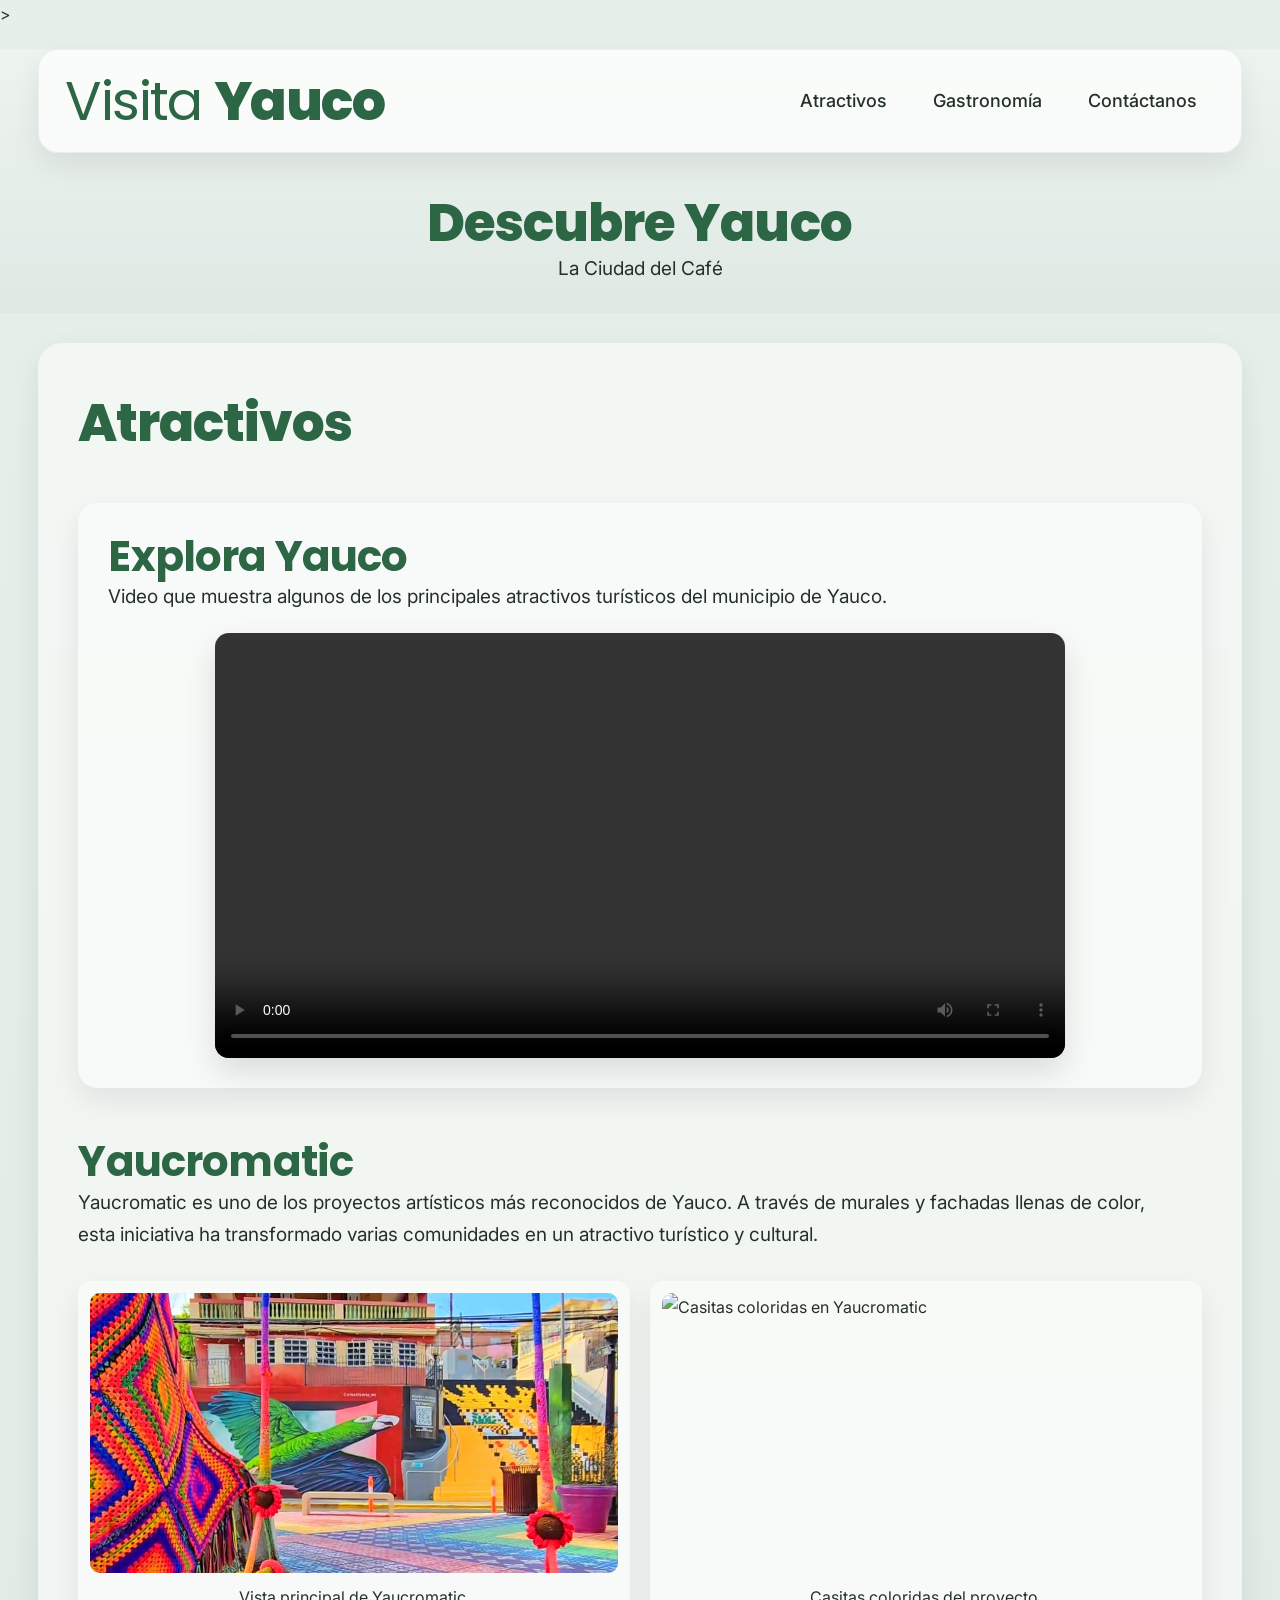
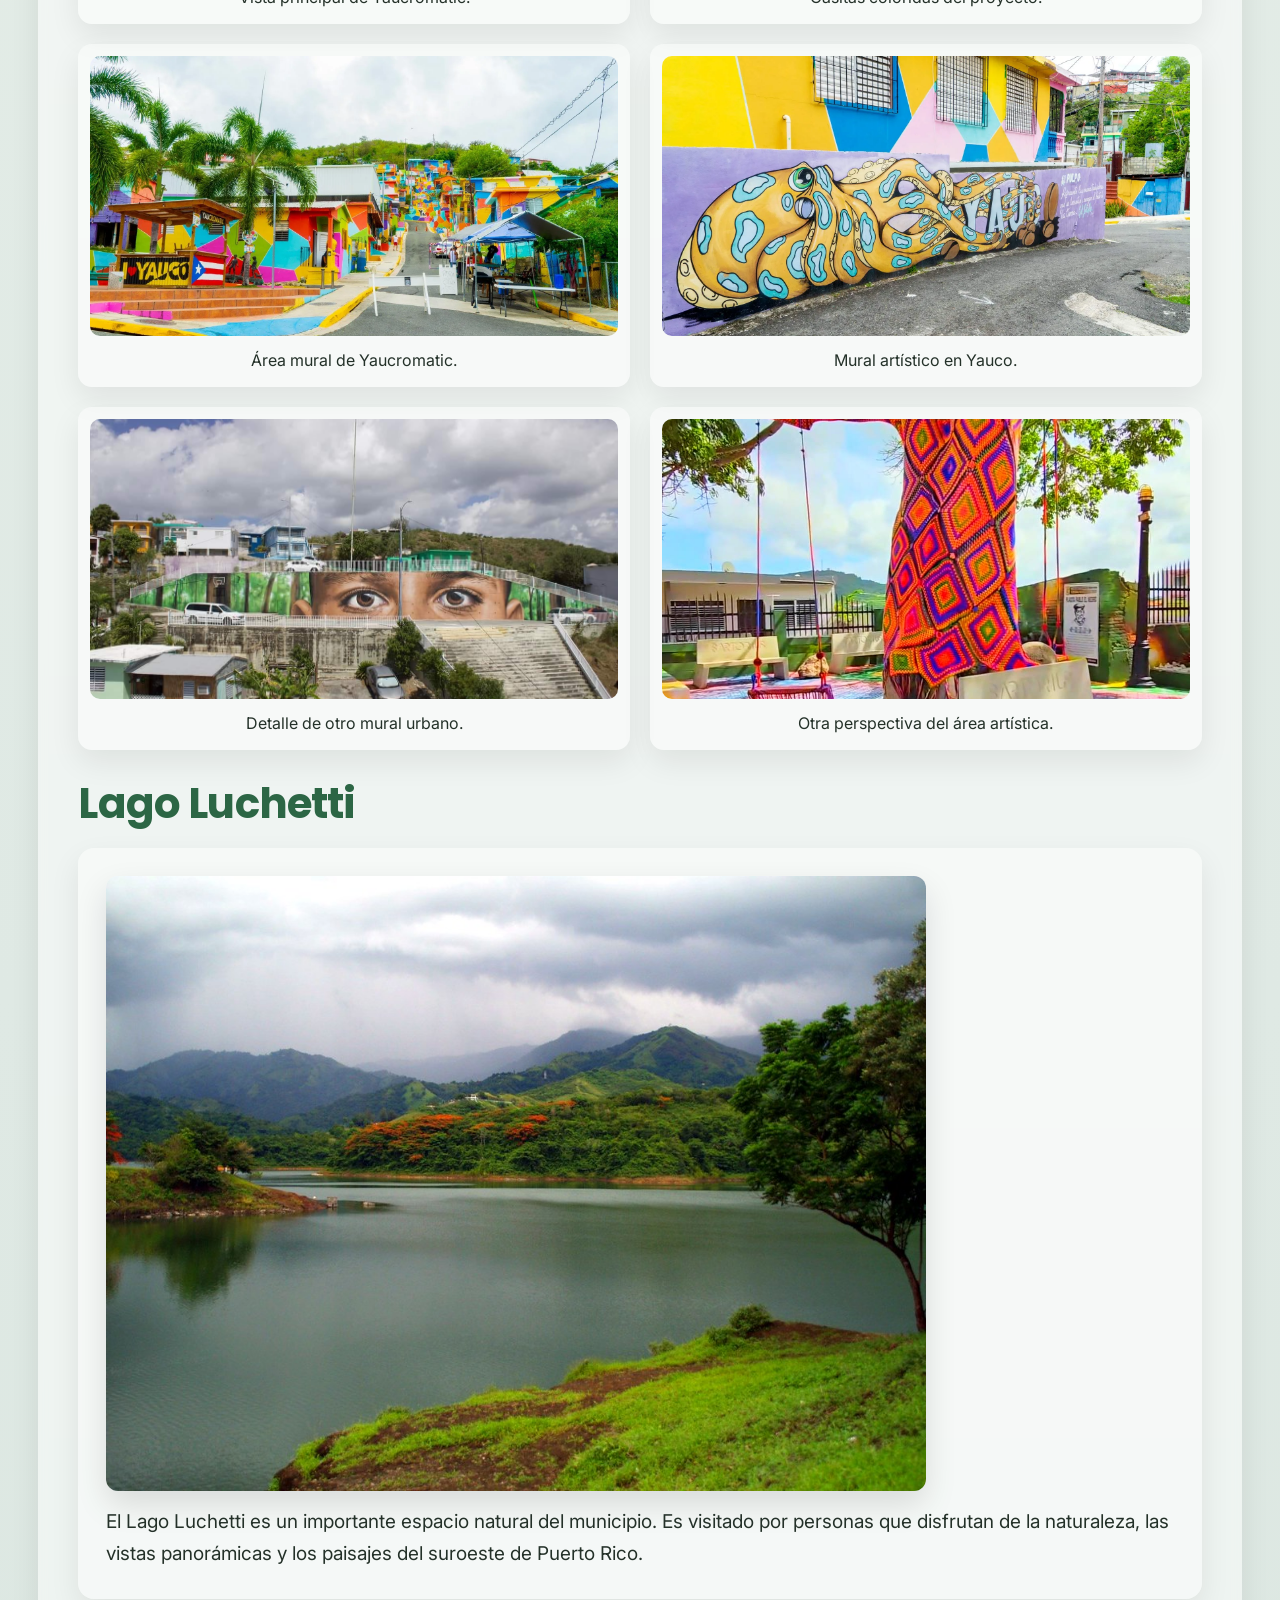
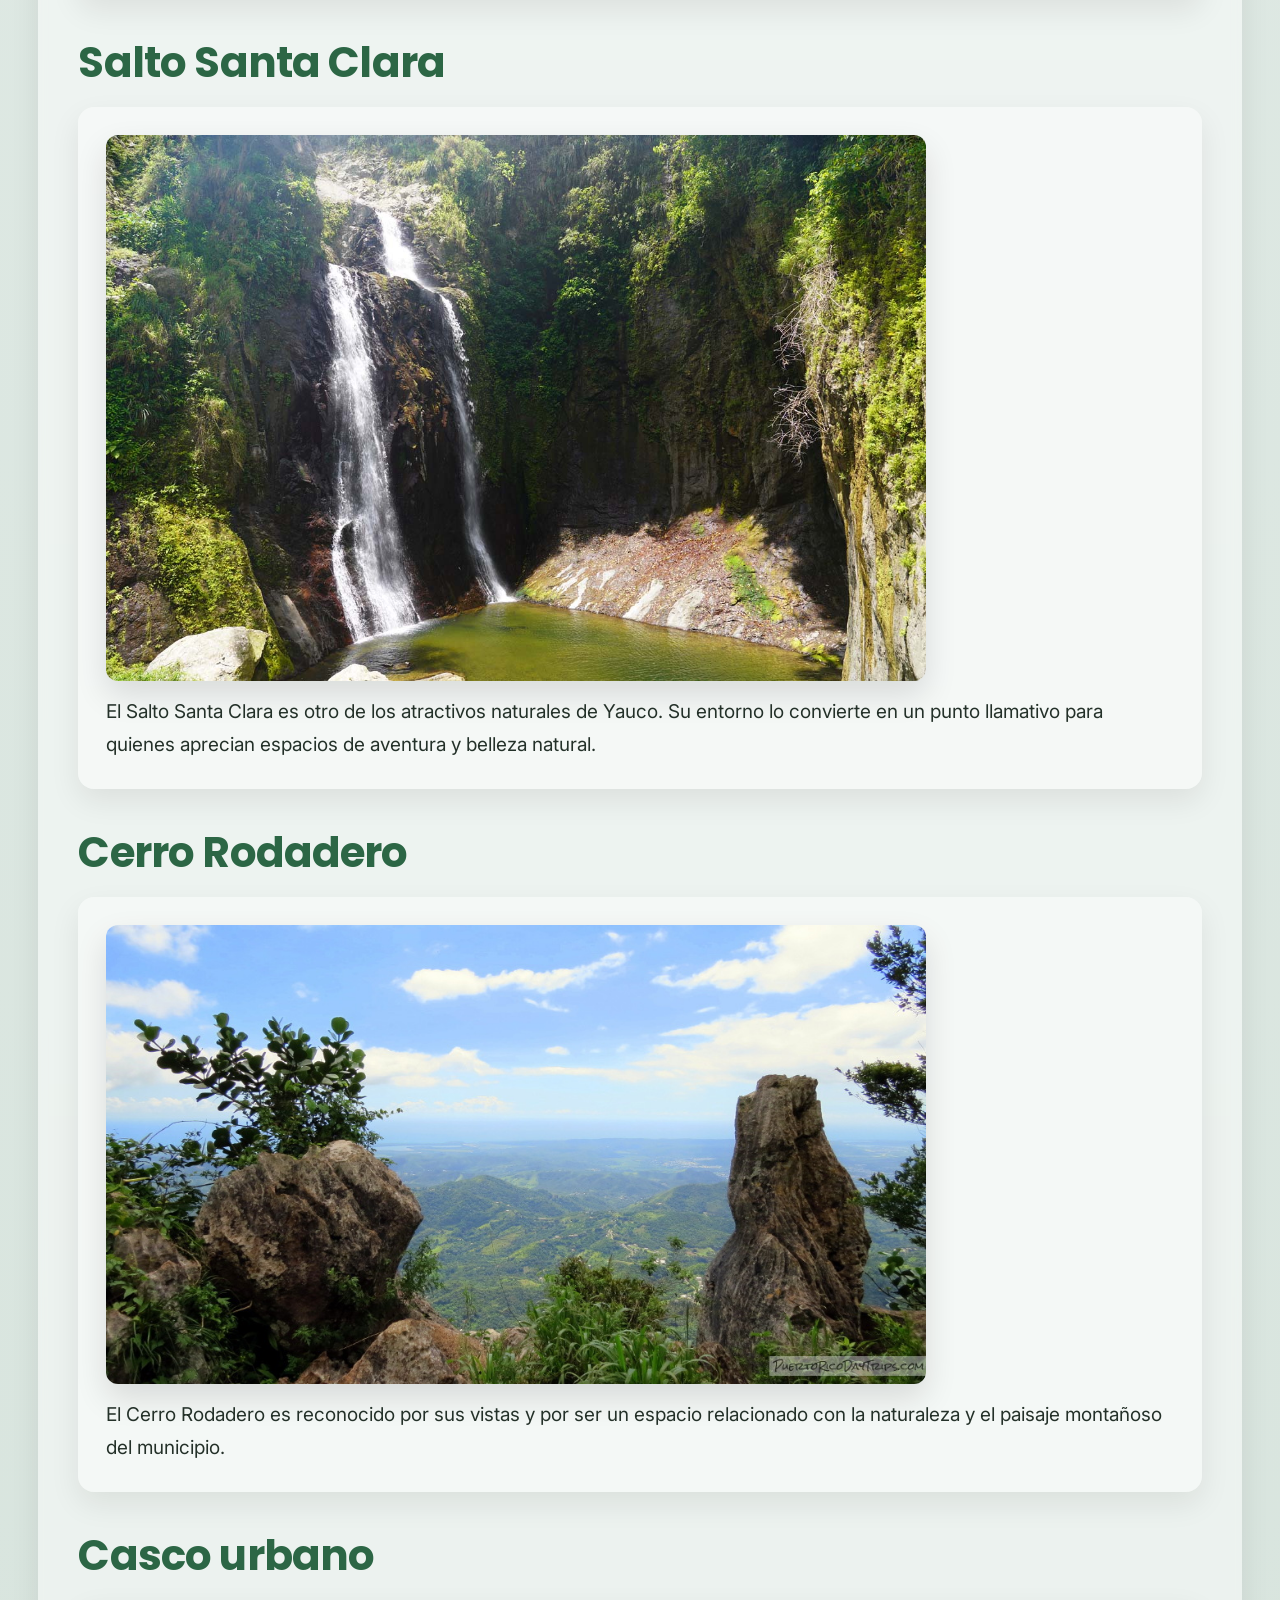
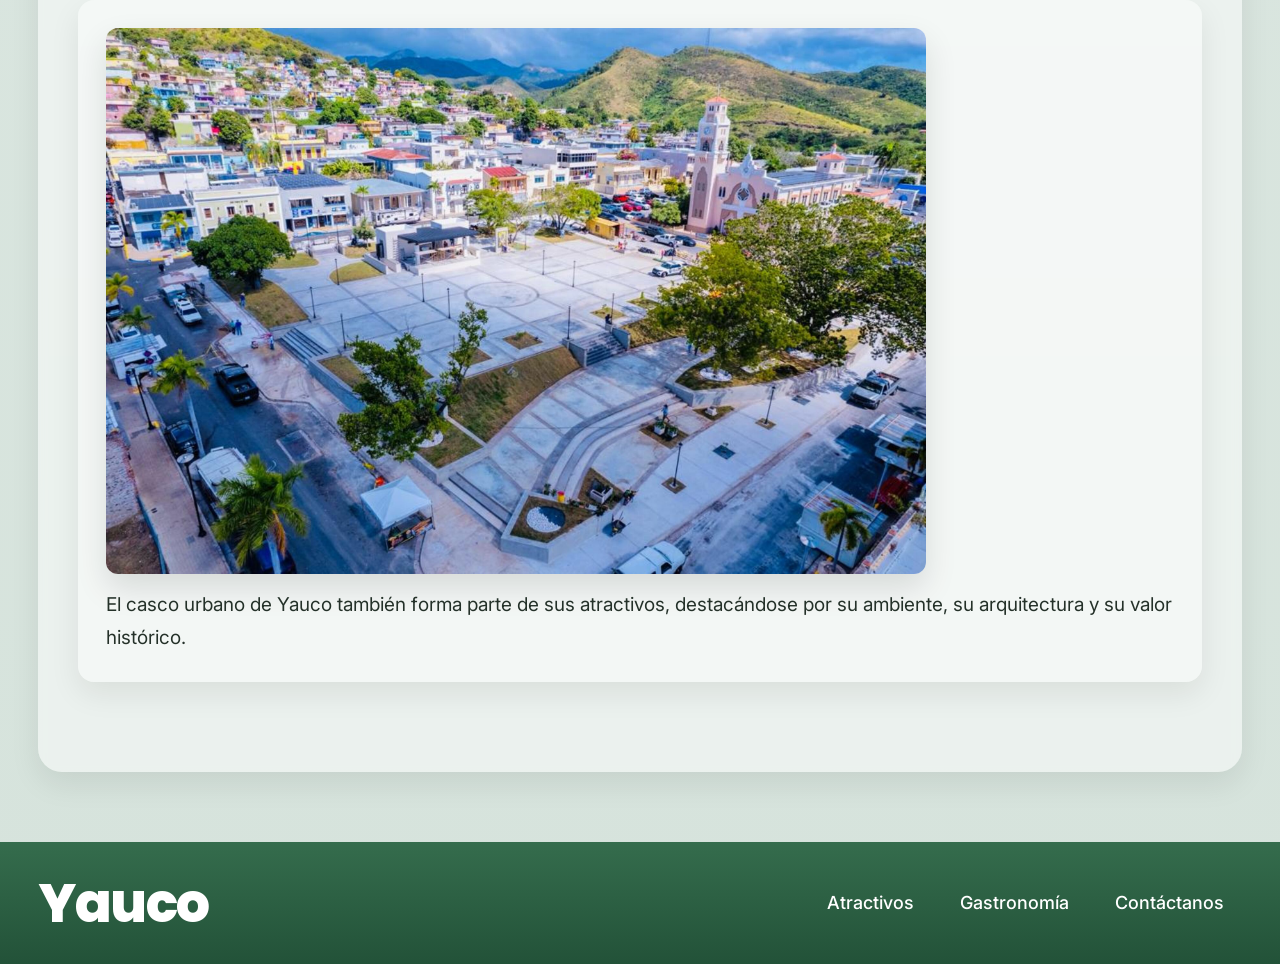
==== atractivos.html @ 5f3d5be1 "Proyecto Yauco final sin video pesado" ====
<!DOCTYPE html>
<html lang="es">
<head>
    <meta charset="UTF-8">
    <meta http-equiv="X-UA-Compatible" content="IE=edge">
    <meta name="viewport" content="width=device-width, initial-scale=1.0">

    <link rel="stylesheet" href="css/normalize.css">
    <link rel="preconnect" href="https://fonts.googleapis.com">
    <link rel="preconnect" href="https://fonts.gstatic.com" crossorigin>
    <link href="https://fonts.googleapis.com/css2?family=Poppins:wght@400;600;700;800&family=Inter:wght@400;500;600&display=swap" rel="stylesheet">>
    <link rel="stylesheet" href="css/yauco.css">

    <title>Atractivos de Yauco</title>
</head>
<body>

    <header class="header no-margin">
        <div class="contenedor">
            <div class="barra">
                <a class="logo" href="index.html">
                    <h1 class="logo__nombre no-margin centrar-text">
                        Visita <span class="logo__bold">Yauco</span>
                    </h1>
                </a>

                <nav class="navegacion">
                    <a href="atractivos.html" class="enlace_nav">Atractivos</a>
                    <a href="gastronomia.html" class="enlace_nav">Gastronomía</a>
                    <a href="contacto.html" class="enlace_nav">Contáctanos</a>
                </nav>
            </div>
        </div>

        <div class="header__text">
    <h2 class="no-margin">Descubre <span class="yauco">Yauco</span></h2>
    <p class="subtitulo">La Ciudad del Café</p>
</div>
    </header>

    <div class="contenedor main__text">
        <main>
            <h2 class="no-margin">Atractivos</h2>

            <section class="multimedia">
    <h3 class="no-margin">Explora Yauco</h3>

    <p>
        Video que muestra algunos de los principales atractivos turísticos
        del municipio de Yauco.
    </p>

    <video controls>
        <source src="multimedia/yauco_turismo.mp4" type="video/mp4">
        Tu navegador no soporta el elemento de video.

    </video>
</section>

            <h3 id="yaucromatic" class="no-margin">Yaucromatic</h3>
            <p class="no-margin">
                Yaucromatic es uno de los proyectos artísticos más reconocidos de Yauco.
                A través de murales y fachadas llenas de color, esta iniciativa ha transformado
                varias comunidades en un atractivo turístico y cultural.
            </p>

            <div class="galeria">
                <figure>
                    <img src="imagenes/yaucromatic.jpg" alt="Vista principal de Yaucromatic">
                    <figcaption>Vista principal de Yaucromatic.</figcaption>
                </figure>

                <figure>
                    <img src="imagenes/yaucromatic2.jpg" alt="Casitas coloridas en Yaucromatic">
                    <figcaption>Casitas coloridas del proyecto.</figcaption>
                </figure>

                <figure>
                    <img src="imagenes/yaucromatic3.jpg" alt="Área mural de Yaucromatic">
                    <figcaption>Área mural de Yaucromatic.</figcaption>
                </figure>

                <figure>
                    <img src="imagenes/yauco_mural.jpg" alt="Mural artístico en Yauco">
                    <figcaption>Mural artístico en Yauco.</figcaption>
                </figure>

                <figure>
                    <img src="imagenes/yauco_mural2.jpg" alt="Segundo mural en Yauco">
                    <figcaption>Detalle de otro mural urbano.</figcaption>
                </figure>

                <figure>
                    <img src="imagenes/yaucromatic_tree.jpg" alt="Área de Yaucromatic con vegetación">
                    <figcaption>Otra perspectiva del área artística.</figcaption>
                </figure>
            </div>

            <h3 id="lago-luchetti" class="no-margin">Lago Luchetti</h3>
            <div class="atractivo_individual">
                <img src="imagenes/lago.jpg" alt="Lago Luchetti en Yauco">
                <p class="no-margin">
                    El Lago Luchetti es un importante espacio natural del municipio.
                    Es visitado por personas que disfrutan de la naturaleza, las vistas
                    panorámicas y los paisajes del suroeste de Puerto Rico.
                </p>
            </div>

            <h3 id="salto-santa-clara" class="no-margin">Salto Santa Clara</h3>
            <div class="atractivo_individual">
                <img src="imagenes/salto.jpg" alt="Salto Santa Clara en Yauco">
                <p class="no-margin">
                    El Salto Santa Clara es otro de los atractivos naturales de Yauco.
                    Su entorno lo convierte en un punto llamativo para quienes aprecian
                    espacios de aventura y belleza natural.
                </p>
            </div>

            <h3 id="cerro-rodadero" class="no-margin">Cerro Rodadero</h3>
            <div class="atractivo_individual">
                <img src="imagenes/cerro_rodadero.jpg" alt="Cerro Rodadero en Yauco">
                <p class="no-margin">
                    El Cerro Rodadero es reconocido por sus vistas y por ser un espacio
                    relacionado con la naturaleza y el paisaje montañoso del municipio.
                </p>
            </div>

            <h3 id="casco-urbano" class="no-margin">Casco urbano</h3>
            <div class="atractivo_individual">
                <img src="imagenes/yaucoplaza.jpg" alt="Casco urbano de Yauco">
                <p class="no-margin">
                    El casco urbano de Yauco también forma parte de sus atractivos,
                    destacándose por su ambiente, su arquitectura y su valor histórico.
                </p>
            </div>
        </main>
    </div>

    <footer class="footer">
        <div class="contenedor no-padding">
            <div class="no-padding barra">
                <a class="logo" href="index.html">
                    <h1 class="logo__nombre no-margin centrar-text">
                        <span class="logo__bold">Yauco</span>
                    </h1>
                </a>

                <nav class="navegacion">
                    <a href="atractivos.html" class="enlace_nav">Atractivos</a>
                    <a href="gastronomia.html" class="enlace_nav">Gastronomía</a>
                    <a href="contacto.html" class="enlace_nav">Contáctanos</a>
                </nav>
            </div>
        </div>
    </footer>

</body>
</html>
---- css/yauco.css ----
:root {
    --fuenteHeading: 'Poppins', sans-serif;
    --fuenteParrafo: 'Inter', sans-serif;

    --verdePrincipal: #2c6645;
    --verdeOscuro: #1f4f35;
    --verdeSuave: #dfe9e4;
    --verdeClaro: #edf3ee;
    --dorado: #c49b3c;
    --doradoOscuro: #8d6a17;
    --textoOscuro: #243129;
    --blanco: #ffffff;
    --grisClaro: #e5e7eb;

    --sombraSuave: 0 12px 30px rgba(0, 0, 0, 0.08);
    --sombraMedia: 0 14px 32px rgba(0, 0, 0, 0.12);
    --radioGrande: 2.4rem;
    --radioMedio: 1.6rem;
}

/* Globales */
html {
    box-sizing: border-box;
    font-size: 62.5%;
    scroll-behavior: smooth;
}

*,
*:before,
*:after {
    box-sizing: inherit;
}

body {
    margin: 0;
    background: linear-gradient(180deg, #e7efe9 0%, #dfe9e4 45%, #d6e3dc 100%);
    color: var(--textoOscuro);
    font-family: var(--fuenteParrafo);
    font-size: 1.6rem;
    line-height: 1.8;
}

a {
    text-decoration: none;
}

img {
    max-width: 100%;
    display: block;
}

p {
    margin: 0 0 1.8rem 0;
    font-size: 1.9rem;
    line-height: 1.7;
    color: var(--textoOscuro);
}

ul {
    margin: 0;
    padding-left: 2.2rem;
}

li {
    margin-bottom: 1rem;
    font-size: 1.8rem;
}

h1,
h2,
h3,
h4 {
    font-family: var(--fuenteHeading);
    line-height: 1.15;
    margin: 0;
    letter-spacing: -0.02em;
    color: var(--verdePrincipal);
}

h1 {
    font-size: 5.4rem;
    font-weight: 700;
}

h2 {
    font-size: 5.2rem;
    font-weight: 800;
}

h3 {
    font-size: 4.2rem;
    font-weight: 700;
}

h4 {
    font-size: 2.4rem;
    font-weight: 700;
}

.contenedor {
    width: min(94%, 138rem);
    margin: 0 auto;
}

.no-margin {
    margin: 0;
}

.no-padding {
    padding: 0;
}

.centrar-text {
    text-align: center;
}

/* Header */
.header {
    min-height: 20rem;
    background: linear-gradient(180deg, #eef4f0 0%, #dfe9e4 100%);
    position: relative;
    overflow: visible;
}

.header::before {
    content: "";
    position: absolute;
    inset: 0;
    background: transparent;
}

.header .contenedor,
.header__text {
    position: relative;
    z-index: 2;
}

.barra {
    position: sticky;
    top: 0;
    z-index: 1000;
    margin-top: 2rem;
    padding: 2rem 2.6rem;
    display: flex;
    justify-content: space-between;
    align-items: center;
    gap: 2rem;
    background: rgba(255, 255, 255, 0.72);
    backdrop-filter: blur(12px);
    border: 1px solid rgba(44, 102, 69, 0.08);
    border-radius: 2rem;
    box-shadow: var(--sombraSuave);
}

.logo {
    color: var(--verdePrincipal);
}

.logo__nombre {
    font-weight: 400;
    letter-spacing: -0.03em;
}

.logo__bold {
    font-weight: 800;
    color: var(--verdePrincipal);
}

.navegacion {
    display: flex;
    align-items: center;
    gap: 1rem;
}

.enlace_nav {
    display: inline-block;
    color: var(--textoOscuro);
    font-size: 1.8rem;
    font-weight: 500;
    padding: 1.2rem 1.8rem;
    border-radius: 1.2rem;
    transition: background 0.25s ease, color 0.25s ease, transform 0.2s ease;
}

.enlace_nav:hover {
    background: rgba(44, 102, 69, 0.10);
    color: var(--verdePrincipal);
    transform: translateY(-1px);
}

.header__text {
    text-align: center;
    padding: 4rem 0 1rem 0;
}

.header__text h2 {
    color: var(--verdePrincipal);
    font-size: 5.2rem;
}

/* Main */
.main__text {
    padding: 3rem 0 2rem 0;
}

.main__text main {
    background: rgba(255, 255, 255, 0.50);
    backdrop-filter: blur(4px);
    border-radius: var(--radioGrande);
    padding: 5rem 4rem;
    box-shadow: var(--sombraSuave);
}

.main__text h2 {
    margin-bottom: 2rem;
}

.main__text p {
    max-width: 110rem;
}

.yauco {
    font-weight: 800;
    color: var(--verdePrincipal);
    letter-spacing: -0.01em;
}

/* Bloques principales */
.simbolo_bloque,
#map,
.lista_destacados,
.atractivo_individual {
    animation: fadeInUp 0.8s ease both;
}

.simbolo_bloque {
    margin: 6rem 0;
    padding: 4rem;
    border-radius: var(--radioGrande);
    box-shadow: var(--sombraSuave);
}

.simbolo_bloque--bandera {
    background: linear-gradient(135deg, #f3f6d8 0%, #f5e182 100%);
}

.simbolo_bloque--escudo {
    background: linear-gradient(135deg, #edf3ee 0%, #dce9df 100%);
}

.simbolo_contenido {
    display: grid;
    gap: 4rem;
    align-items: center;
    margin-top: 1rem;
    grid-template-columns: 1.2fr 1fr;
}

.simbolo_imagen {
    display: flex;
    justify-content: center;
    align-items: center;
}

.simbolo_imagen img {
    width: 100%;
    max-width: 65rem;
    border-radius: 1.6rem;
    background-color: rgba(255, 255, 255, 0.50);
    padding: 1.2rem;
    box-shadow: var(--sombraMedia);
}

.simbolo_imagen--escudo img,
.escudo_img img {
    max-width: 36rem;
    margin: 0 auto;
}

.simbolo_texto {
    font-size: 1.95rem;
}

.simbolo_texto h3 {
    margin-bottom: 2rem;
}

.simbolo_texto p {
    max-width: 58rem;
}

/* Mapa */
#map {
    text-align: center;
    margin: 6rem 0;
    padding: 4rem;
    background: linear-gradient(135deg, #d9ebe4 0%, #eef6f1 100%);
    border-radius: var(--radioGrande);
    box-shadow: var(--sombraSuave);
}

#map h3 {
    margin-bottom: 2rem;
}

#map img {
    width: 100%;
    max-width: 52rem;
    margin: 0 auto;
    border-radius: 1.6rem;
    box-shadow: var(--sombraMedia);
}

/* Lista destacada */
.lista_destacados {
    margin-top: 4rem;
    padding: 4rem;
    background: linear-gradient(135deg, #d8e7df 0%, #e8f2ec 100%);
    border-radius: var(--radioGrande);
    box-shadow: var(--sombraSuave);
}

.lista_destacados h3 {
    margin-bottom: 1.5rem;
}

.lista_destacados ul {
    columns: 2;
    column-gap: 4rem;
}

.lista_links a {
    color: var(--verdePrincipal);
    text-decoration: none;
    font-weight: 700;
    transition: opacity 0.2s ease, color 0.2s ease;
}

.lista_links a:hover {
    color: var(--verdeOscuro);
    opacity: 0.9;
}

/* Galería */
.galeria {
    display: grid;
    grid-template-columns: repeat(2, 1fr);
    gap: 2rem;
    margin: 3rem 0;
}

.galeria figure {
    margin: 0;
    background-color: rgba(255, 255, 255, 0.45);
    padding: 1.2rem;
    border-radius: 1.4rem;
    box-shadow: var(--sombraSuave);
}

.galeria img {
    width: 100%;
    height: 28rem;
    object-fit: cover;
    border-radius: 1rem;
    transition: transform 0.3s ease, box-shadow 0.3s ease;
}

.galeria img:hover {
    transform: scale(1.03);
    box-shadow: 0 12px 25px rgba(0, 0, 0, 0.20);
}

.galeria figcaption {
    text-align: center;
    margin-top: 1rem;
    font-size: 1.6rem;
    color: var(--textoOscuro);
}

/* Atractivos */
.atractivo_individual {
    margin: 2rem 0 4rem 0;
    padding: 2.8rem;
    background: rgba(255, 255, 255, 0.42);
    border-radius: var(--radioMedio);
    box-shadow: var(--sombraSuave);
}

.atractivo_individual img {
    width: 100%;
    max-width: 82rem;
    border-radius: 1.2rem;
    margin-bottom: 1.5rem;
    box-shadow: var(--sombraMedia);
}

main h3 {
    margin-top: 4rem;
    margin-bottom: 1.5rem;
}

/* Gastronomía */
.gastronomia__imagen {
    text-align: center;
    margin-bottom: 2.5rem;
}

.gastronomia__imagen img {
    width: 90%;
    max-width: 85rem;
    margin: 0 auto;
    border-radius: 1.2rem;
    box-shadow: var(--sombraMedia);
}

.restaurante {
    padding: 3rem 0;
    border-bottom: 2px solid rgba(44, 102, 69, 0.12);
}

.restaurante:last-of-type {
    border: none;
}

.restaurante {
    display: grid;
    grid-template-columns: 1fr 1.4fr;
    column-gap: 2.5rem;
    align-items: center;
}

.restaurante__imagen img {
    width: 100%;
    height: 28rem;
    object-fit: cover;
    border-radius: 1.2rem;
    box-shadow: var(--sombraMedia);
}

.restaurante__informacion {
    font-weight: normal;
    font-size: 1.9rem;
}

.restaurante__informacion h4 {
    margin-bottom: 1rem;
}

/* Formulario */
.contacto-bg {
    background-image: url(../imagenes/yauco_letras.jpg);
    height: 32rem;
    background-size: cover;
    background-repeat: no-repeat;
    background-position: center center;
    border-radius: 1.6rem;
    box-shadow: var(--sombraMedia);
}

.formulario {
    background: rgba(44, 102, 69, 0.25); /* verde transparente */
    backdrop-filter: blur(10px);
    -webkit-backdrop-filter: blur(10px);

    color: var(--textoOscuro);

    margin: -6rem auto 0 auto;
    width: min(95%, 90rem);
    padding: 4rem;
    border-radius: 2rem;

    border: 1px solid rgba(255,255,255,0.25);
    box-shadow: 0 20px 40px rgba(0,0,0,0.15);
}

.campo {
    display: flex;
    margin-bottom: 2rem;
}

.campo__field {
    flex: 1;
    border: 1px solid rgba(255,255,255,0.4);
    padding: 1.5rem;
    font-size: 1.6rem;
    border-radius: .8rem;
    font-family: var(--fuenteParrafo);

    background: rgba(255,255,255,0.15);
    color: #fff;
}

.campo__field::placeholder {
    color: rgba(255,255,255,0.7);
}

.campo__field--textarea {
    height: 20rem;
    resize: vertical;
}

/* Botones */
.boton {
    display: inline-block;
    font-family: var(--fuenteHeading);
    color: var(--blanco);
    text-align: center;
    padding: 1rem 3rem;
    font-size: 1.8rem;
    font-weight: 700;
    border: none;
    cursor: pointer;
    border-radius: 1rem;
    transition: background 0.25s ease, transform 0.2s ease;
}

.boton--primario {
    background-color: #2c6645;
}

.boton--primario:hover {
    background-color: #1f4f35;
    transform: translateY(-2px);
}

/* Multimedia */

.multimedia {
    margin: 5rem 0;
    padding: 3rem;
    background: rgba(255, 255, 255, 0.42);
    border-radius: 2rem;
    box-shadow: var(--sombraSuave);
}

.multimedia video {
    width: 100%;
    max-width: 85rem;
    height: auto;
    display: block;
    margin: 2rem auto 0 auto;
    border-radius: 1.4rem;
    box-shadow: var(--sombraMedia);
}

.multimedia audio {
    width: 100%;
    max-width: 60rem;
    display: block;
    margin-top: 2rem;
}

/* Footer */
.footer {
    background: linear-gradient(180deg, rgba(44, 102, 69, 0.95) 0%, rgba(31, 79, 53, 0.98) 100%);
    padding: 2rem 0 3rem 0;
    margin-top: 5rem;
}

.footer .barra {
    position: static;
    margin-top: 0;
    padding: 1rem 0 0 0;
    background: transparent;
    backdrop-filter: none;
    border: none;
    border-radius: 0;
    box-shadow: none;
}

.footer .logo,
.footer .logo__bold,
.footer .enlace_nav {
    color: var(--blanco);
}

.footer .enlace_nav:hover {
    background: rgba(255, 255, 255, 0.10);
    color: var(--blanco);
}

/* Anchors */
#yaucromatic,
#lago-luchetti,
#salto-santa-clara,
#cerro-rodadero,
#casco-urbano {
    scroll-margin-top: 16rem;
}

/* Animaciones */
@keyframes fadeInUp {
    from {
        opacity: 0;
        transform: translateY(25px);
    }
    to {
        opacity: 1;
        transform: translateY(0);
    }
}

/* Responsive */
@media (max-width: 900px) {
    .simbolo_contenido,
    .restaurante {
        grid-template-columns: 1fr;
    }

    .galeria {
        grid-template-columns: 1fr;
    }

    .lista_destacados ul {
        columns: 1;
    }
}

@media (max-width: 767px) {
    h1 {
        font-size: 4.4rem;
    }

    h2 {
        font-size: 3.8rem;
    }

    h3 {
        font-size: 3rem;
    }

    .barra {
        flex-direction: column;
        text-align: center;
        padding: 1.6rem;
    }

    .navegacion {
        flex-direction: column;
        width: 100%;
    }

    .enlace_nav {
        width: 100%;
    }

    .main__text main,
    .simbolo_bloque,
    #map,
    .lista_destacados,
    .atractivo_individual {
        padding: 2.4rem;
    }

    .header {
        min-height: 18rem;
    }

    .header__text {
        padding-top: 1rem;
    }

    .header__text h2 {
        font-size: 3.2rem;
    }

    .simbolo_imagen img {
        max-width: 100%;
    }

    .escudo_img img {
        max-width: 26rem;
    }

    .subtitulo {
    font-size: 2rem;
    color: #5f6f66;
    margin-top: 0.5rem;
    font-weight: 500;
    letter-spacing: 0.05em;
}
}
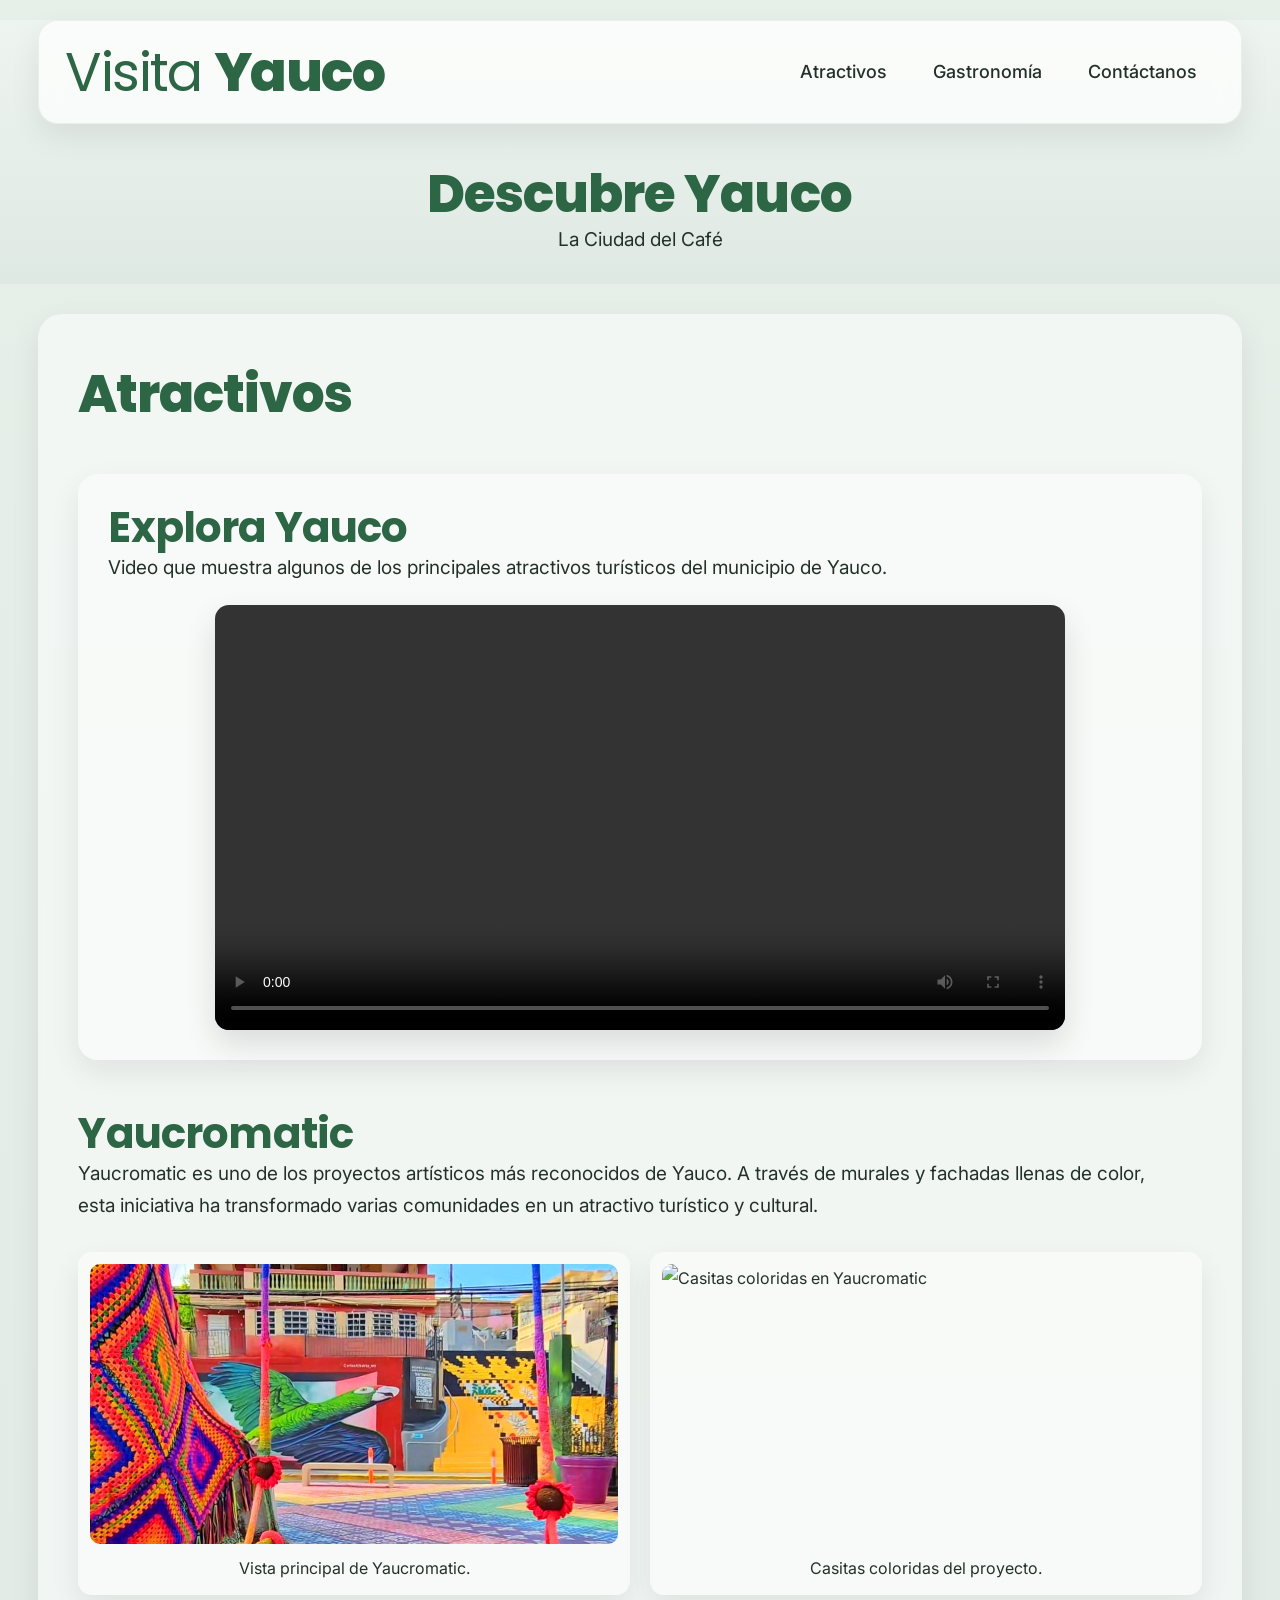
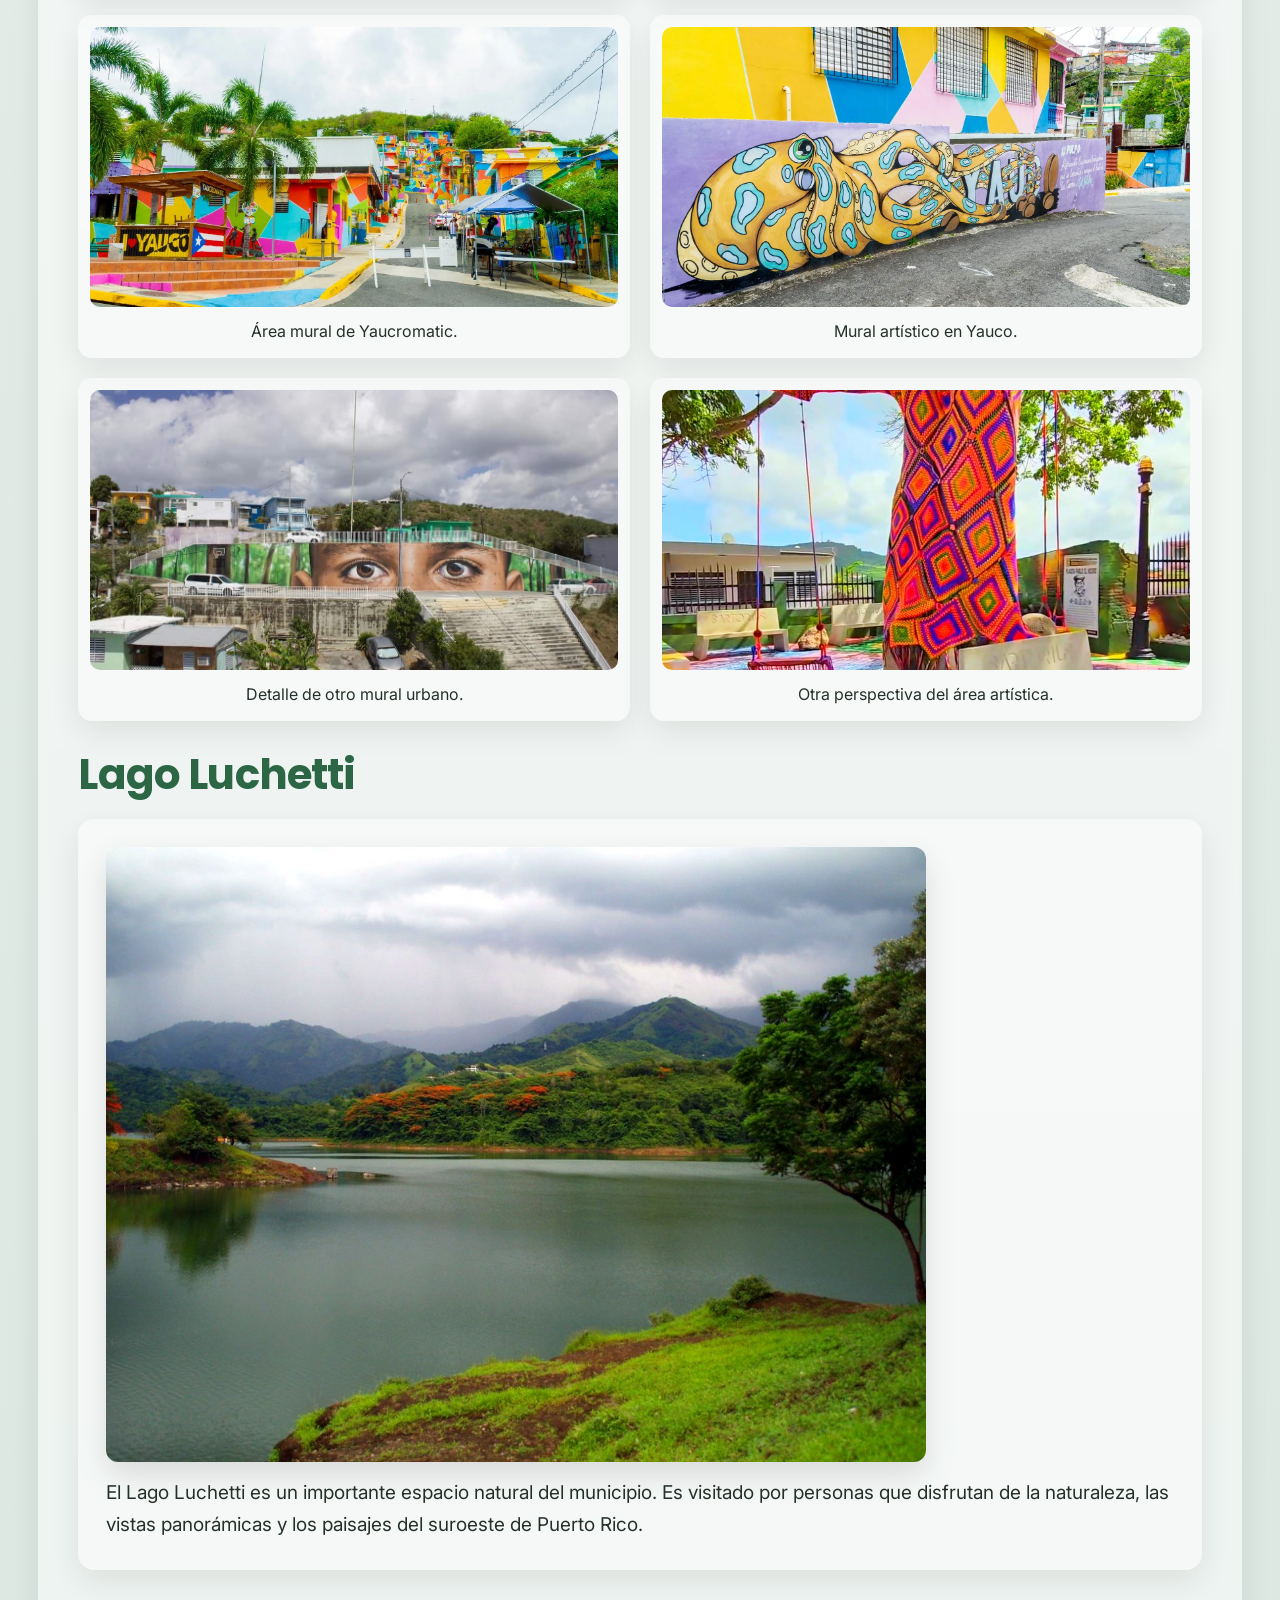
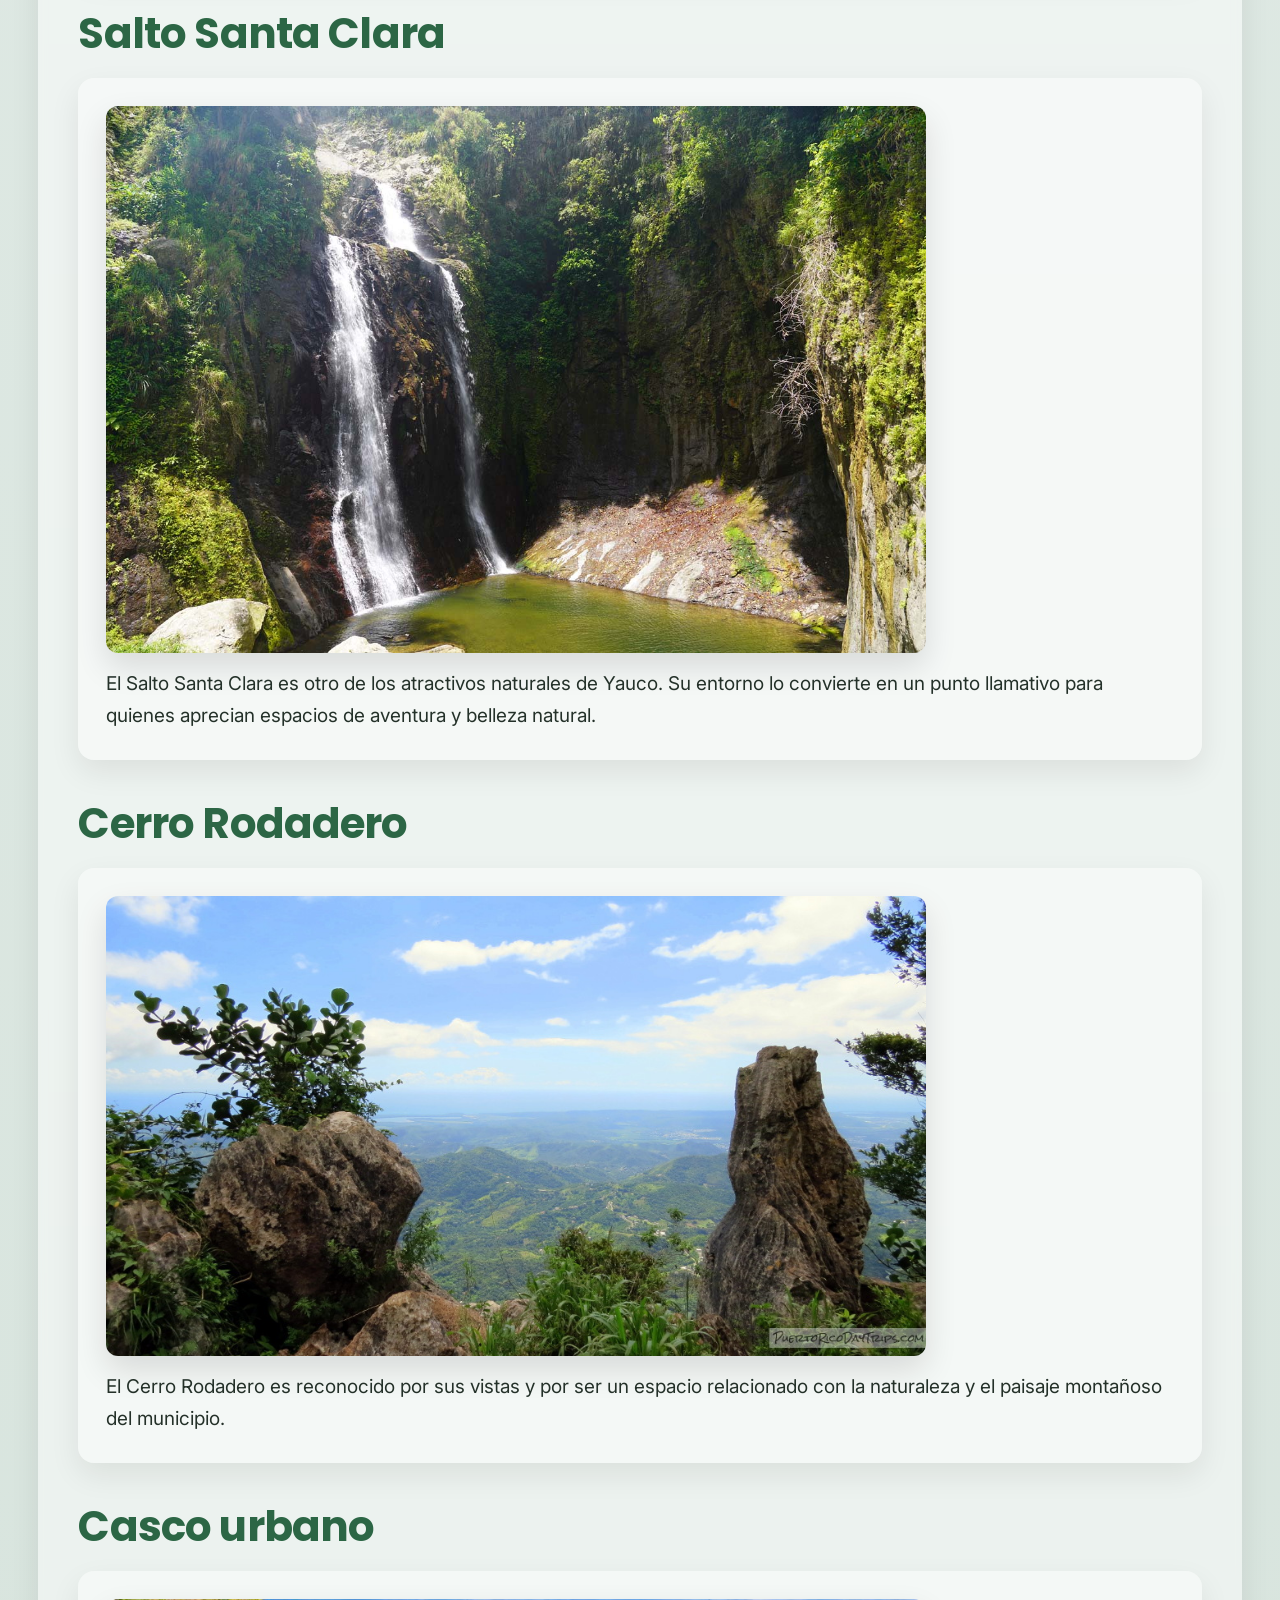
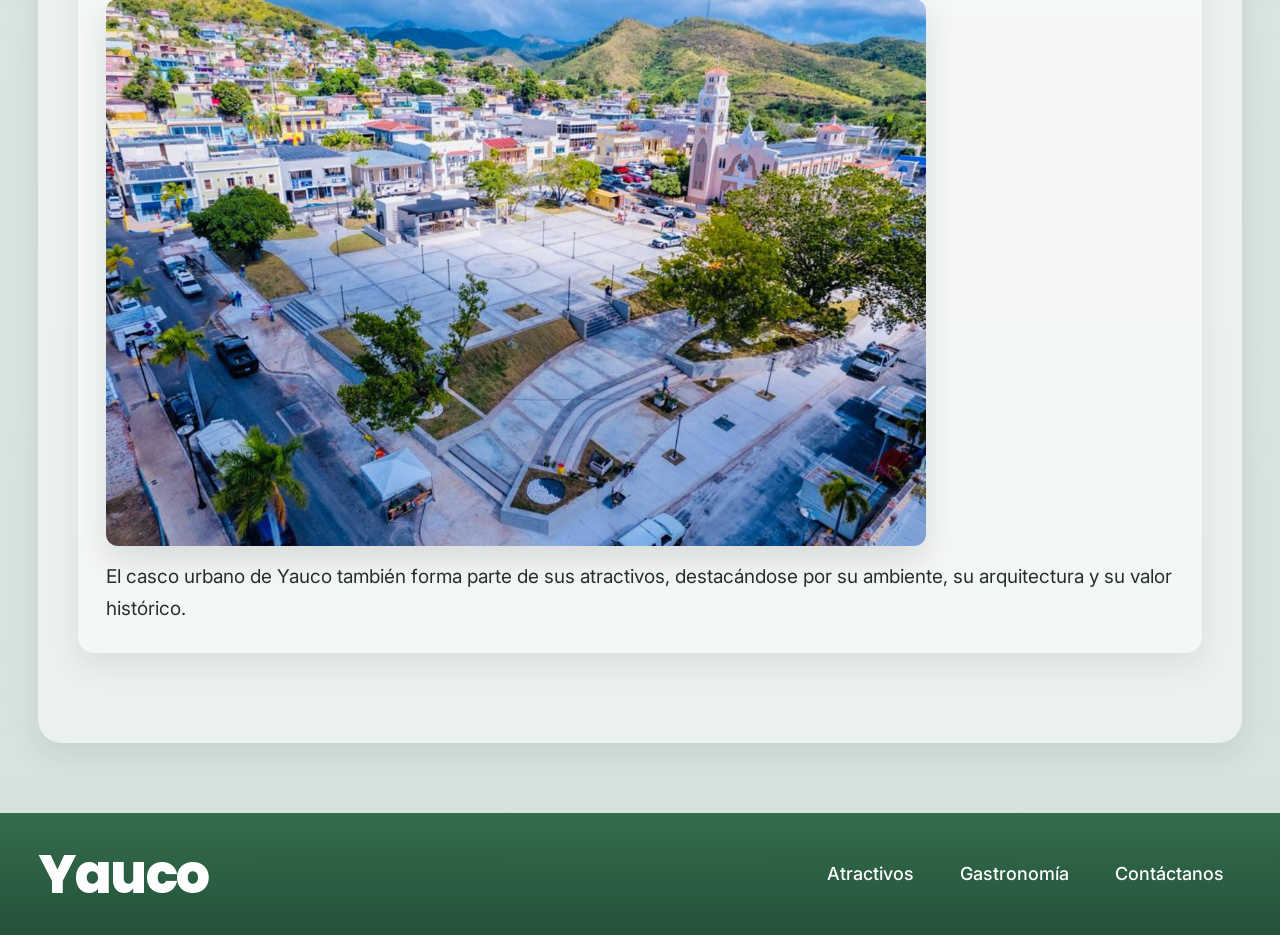
==== commit 71fe6ece: "Proyecto Yauco arreglos menores en el proyecto" ====
--- a/atractivos.html
+++ b/atractivos.html
@@ -8,7 +8,7 @@
     <link rel="stylesheet" href="css/normalize.css">
     <link rel="preconnect" href="https://fonts.googleapis.com">
     <link rel="preconnect" href="https://fonts.gstatic.com" crossorigin>
-    <link href="https://fonts.googleapis.com/css2?family=Poppins:wght@400;600;700;800&family=Inter:wght@400;500;600&display=swap" rel="stylesheet">>
+    <link href="https://fonts.googleapis.com/css2?family=Poppins:wght@400;600;700;800&family=Inter:wght@400;500;600&display=swap" rel="stylesheet">
     <link rel="stylesheet" href="css/yauco.css">
 
     <title>Atractivos de Yauco</title>
@@ -33,9 +33,9 @@
         </div>
 
         <div class="header__text">
-    <h2 class="no-margin">Descubre <span class="yauco">Yauco</span></h2>
-    <p class="subtitulo">La Ciudad del Café</p>
-</div>
+            <h2 class="no-margin">Descubre <span class="yauco">Yauco</span></h2>
+            <p class="subtitulo">La Ciudad del Café</p>
+        </div>
     </header>
 
     <div class="contenedor main__text">
@@ -43,19 +43,18 @@
             <h2 class="no-margin">Atractivos</h2>
 
             <section class="multimedia">
-    <h3 class="no-margin">Explora Yauco</h3>
+                <h3 class="no-margin">Explora Yauco</h3>
 
-    <p>
-        Video que muestra algunos de los principales atractivos turísticos
-        del municipio de Yauco.
-    </p>
+                <p>
+                    Video que muestra algunos de los principales atractivos turísticos
+                    del municipio de Yauco.
+                </p>
 
-    <video controls>
-        <source src="multimedia/yauco_turismo.mp4" type="video/mp4">
-        Tu navegador no soporta el elemento de video.
-
-    </video>
-</section>
+                <video controls>
+                    <source src="multimedia/yauco_turismo.mp4" type="video/mp4">
+                    Tu navegador no soporta el elemento de video.
+                </video>
+            </section>
 
             <h3 id="yaucromatic" class="no-margin">Yaucromatic</h3>
             <p class="no-margin">
--- a/css/yauco.css
+++ b/css/yauco.css
@@ -523,6 +523,24 @@
     transform: translateY(-2px);
 }
 
+img {
+    max-width: 100%;
+    height: auto;
+    display: block;
+}
+
+.contacto-bg {
+    width: 100%;
+    height: 30rem;
+    background-size: cover;
+    background-position: center;
+}
+
+.contacto-bg {
+    border-radius: 2rem;
+    overflow: hidden;
+}
+
 /* Multimedia */
 
 .multimedia {
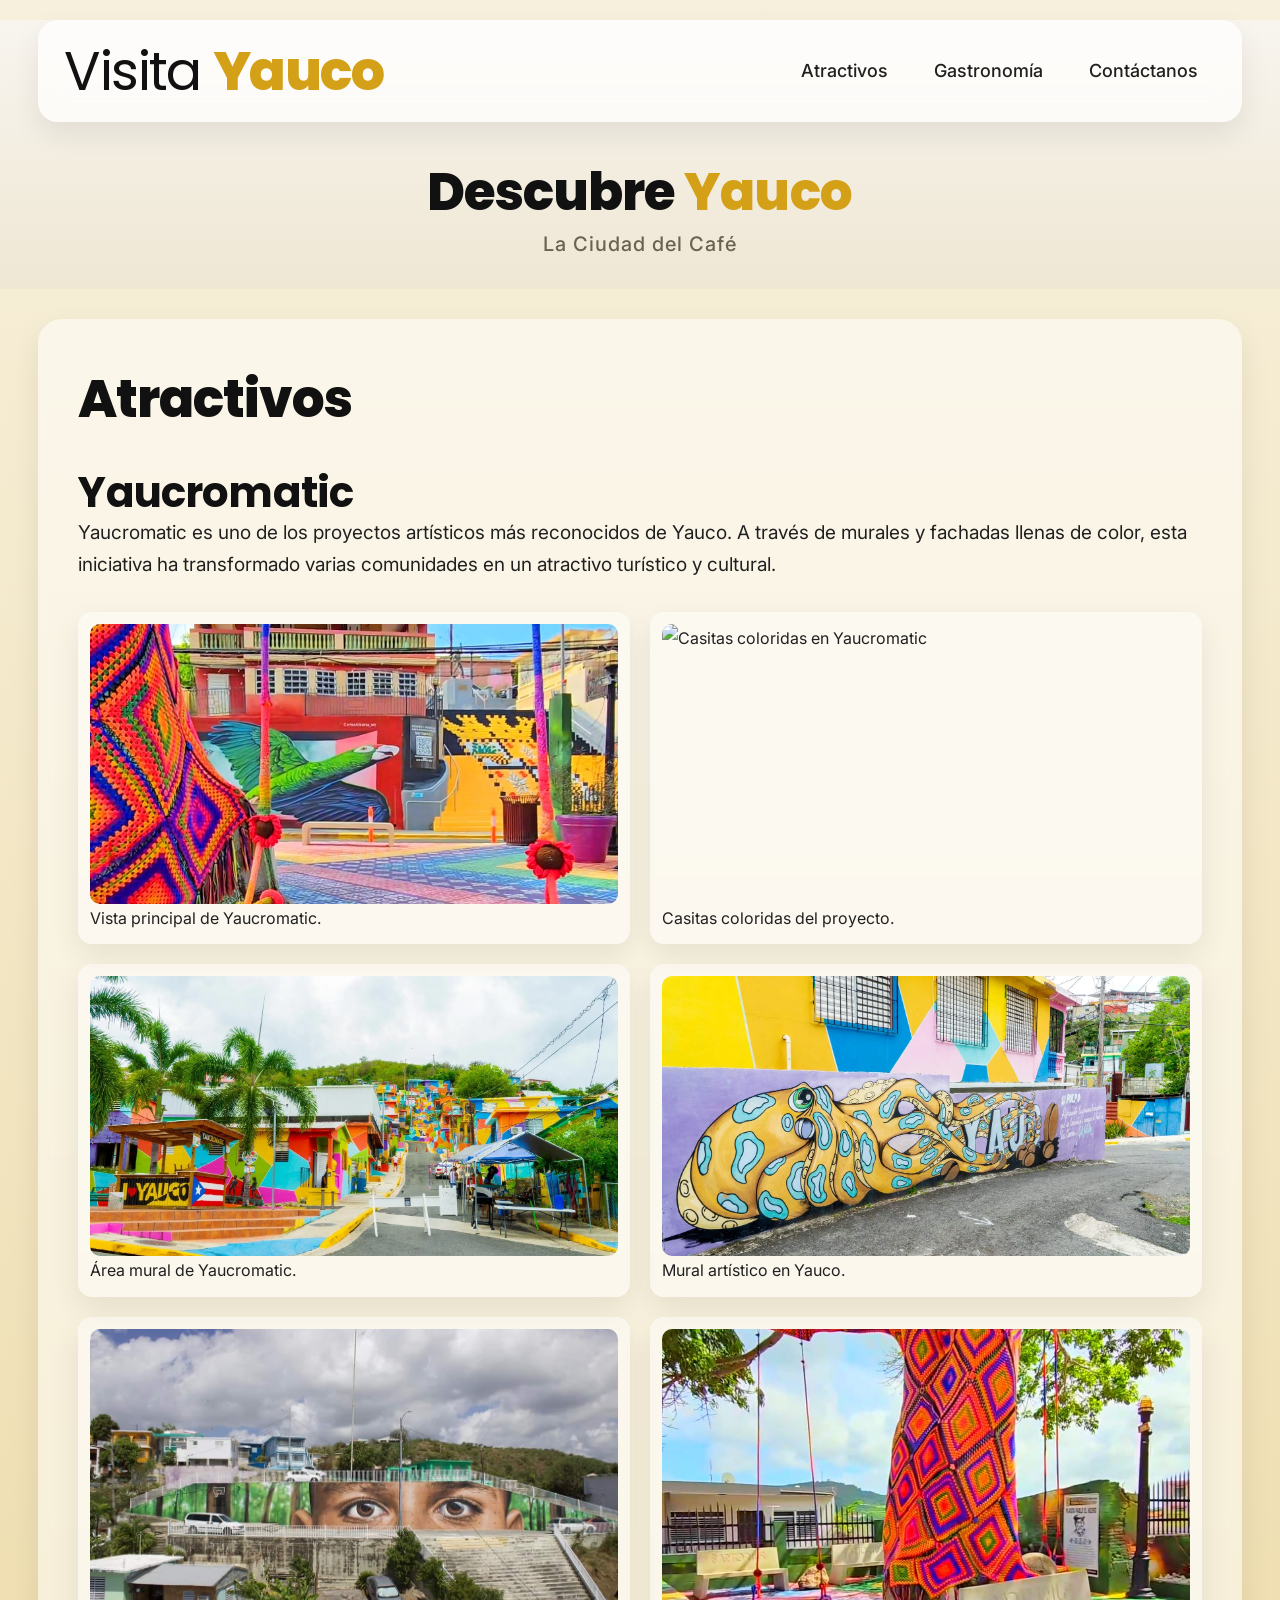
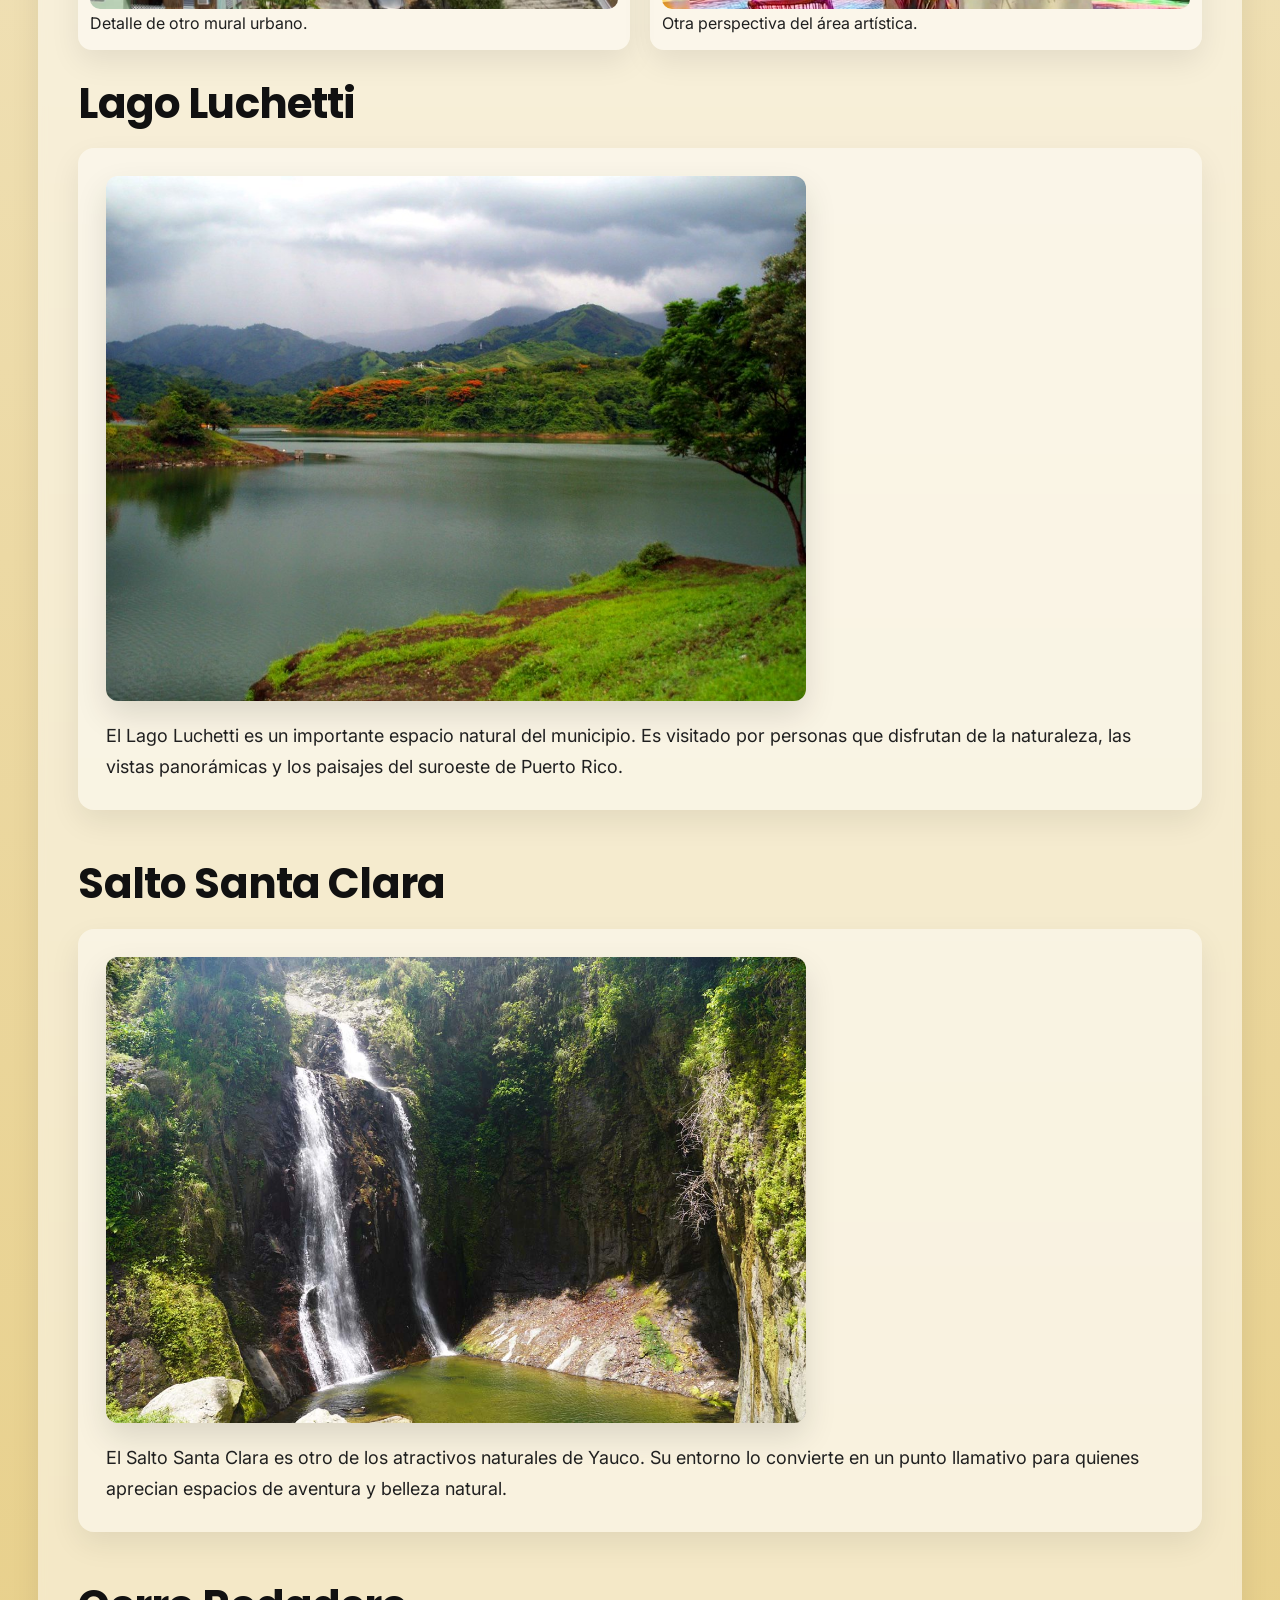
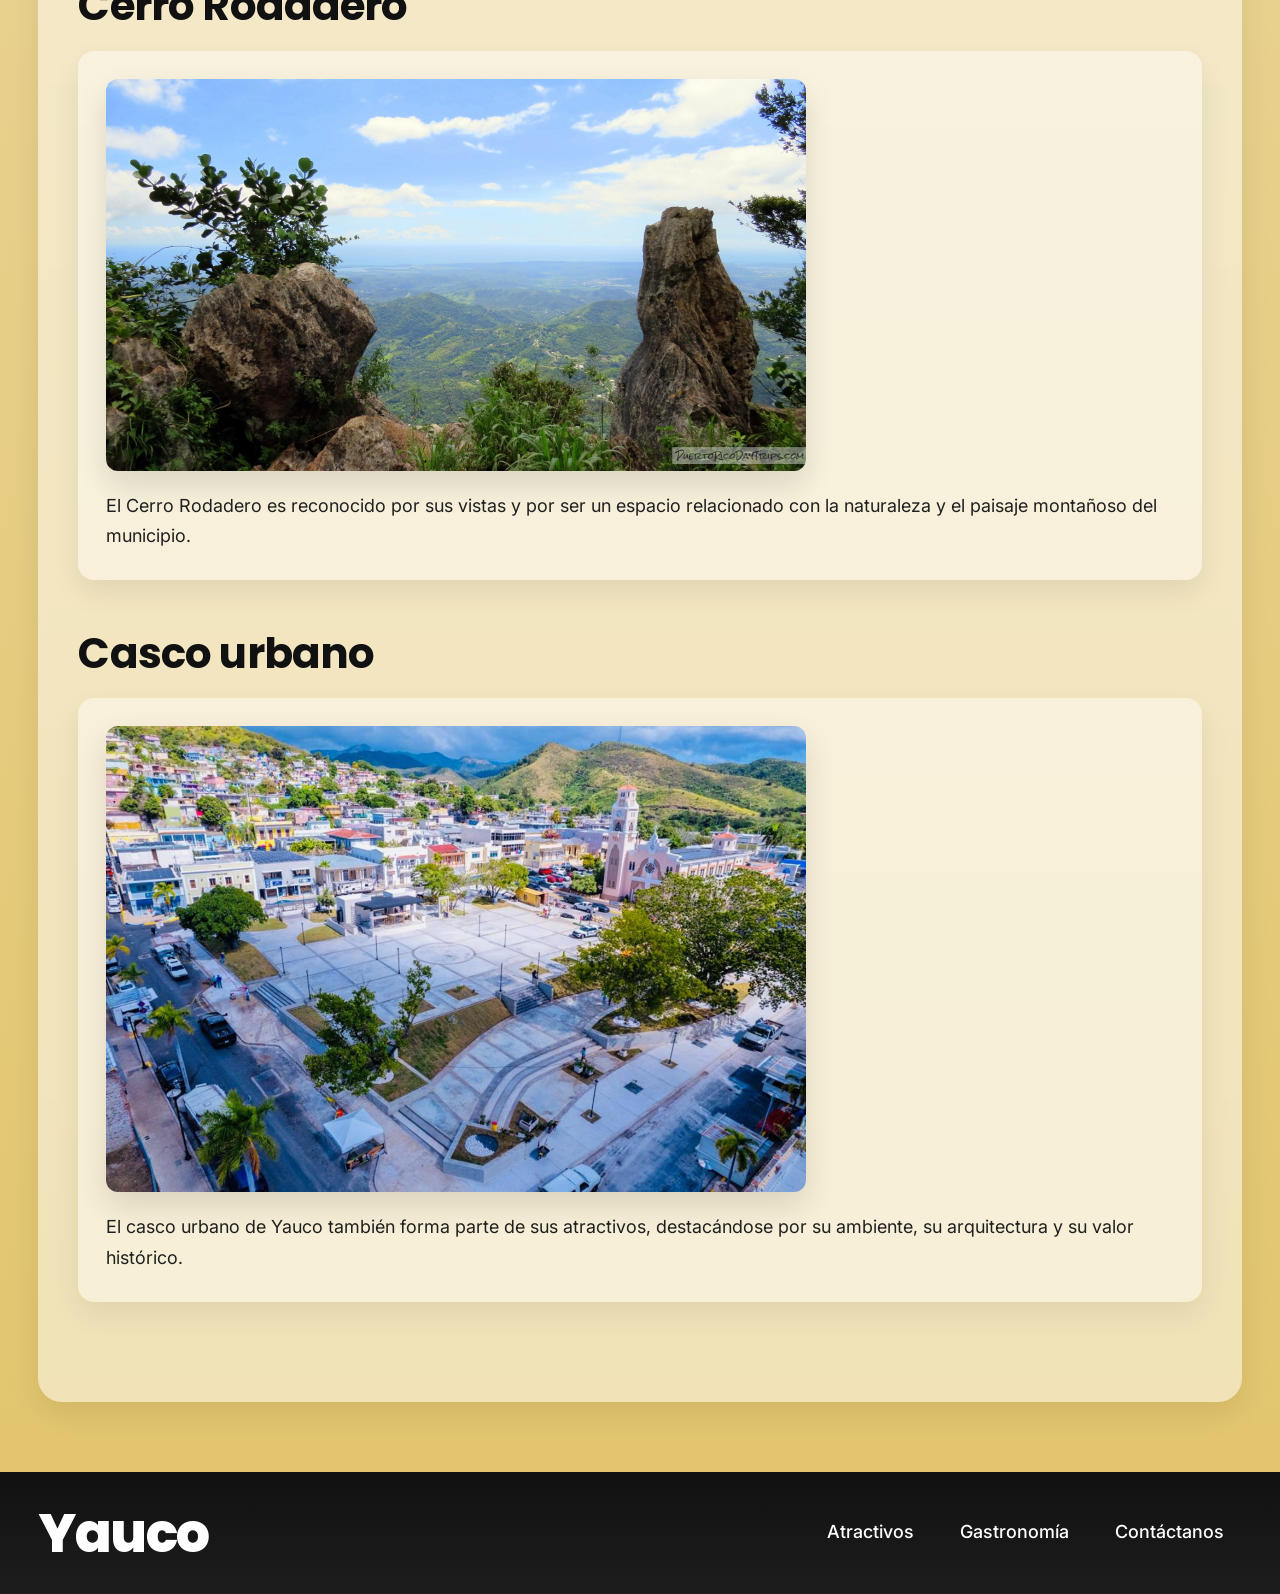
==== commit 885dc545: "Proyecto Yauco - eliminando mp4 pesado" ====
--- a/atractivos.html
+++ b/atractivos.html
@@ -42,19 +42,6 @@
         <main>
             <h2 class="no-margin">Atractivos</h2>
 
-            <section class="multimedia">
-                <h3 class="no-margin">Explora Yauco</h3>
-
-                <p>
-                    Video que muestra algunos de los principales atractivos turísticos
-                    del municipio de Yauco.
-                </p>
-
-                <video controls>
-                    <source src="multimedia/yauco_turismo.mp4" type="video/mp4">
-                    Tu navegador no soporta el elemento de video.
-                </video>
-            </section>
 
             <h3 id="yaucromatic" class="no-margin">Yaucromatic</h3>
             <p class="no-margin">
--- a/css/yauco.css
+++ b/css/yauco.css
@@ -2,23 +2,30 @@
     --fuenteHeading: 'Poppins', sans-serif;
     --fuenteParrafo: 'Inter', sans-serif;
 
-    --verdePrincipal: #2c6645;
-    --verdeOscuro: #1f4f35;
-    --verdeSuave: #dfe9e4;
-    --verdeClaro: #edf3ee;
-    --dorado: #c49b3c;
+    /* NUEVOS COLORES YAUCO */
+    --negro: #111111;
+    --negroSuave: #1d1d1d;
+
+    --dorado: #d4a017;
     --doradoOscuro: #8d6a17;
-    --textoOscuro: #243129;
+    --doradoClaro: #f4d35e;
+
+    --fondoClaro: #f5f2ea;
+    --fondoSecundario: #ece4d2;
+
+    --textoOscuro: #202020;
     --blanco: #ffffff;
     --grisClaro: #e5e7eb;
 
     --sombraSuave: 0 12px 30px rgba(0, 0, 0, 0.08);
     --sombraMedia: 0 14px 32px rgba(0, 0, 0, 0.12);
+
     --radioGrande: 2.4rem;
     --radioMedio: 1.6rem;
 }
 
 /* Globales */
+
 html {
     box-sizing: border-box;
     font-size: 62.5%;
@@ -33,7 +40,14 @@
 
 body {
     margin: 0;
-    background: linear-gradient(180deg, #e7efe9 0%, #dfe9e4 45%, #d6e3dc 100%);
+
+    background: linear-gradient(
+        180deg,
+        #f7f0dc 0%,
+        #ecd9a4 45%,
+        #e2c46b 100%
+    );
+
     color: var(--textoOscuro);
     font-family: var(--fuenteParrafo);
     font-size: 1.6rem;
@@ -47,6 +61,7 @@
 img {
     max-width: 100%;
     display: block;
+    height: auto;
 }
 
 p {
@@ -74,7 +89,7 @@
     line-height: 1.15;
     margin: 0;
     letter-spacing: -0.02em;
-    color: var(--verdePrincipal);
+    color: var(--negro);
 }
 
 h1 {
@@ -115,45 +130,46 @@
 }
 
 /* Header */
+
 .header {
     min-height: 20rem;
-    background: linear-gradient(180deg, #eef4f0 0%, #dfe9e4 100%);
+
+    background: linear-gradient(
+        180deg,
+        #f8f5ef 0%,
+        #efe7d4 100%
+    );
+
     position: relative;
     overflow: visible;
-}
-
-.header::before {
-    content: "";
-    position: absolute;
-    inset: 0;
-    background: transparent;
-}
-
-.header .contenedor,
-.header__text {
-    position: relative;
-    z-index: 2;
 }
 
 .barra {
     position: sticky;
     top: 0;
     z-index: 1000;
+
     margin-top: 2rem;
+
     padding: 2rem 2.6rem;
+
     display: flex;
     justify-content: space-between;
     align-items: center;
+
     gap: 2rem;
+
     background: rgba(255, 255, 255, 0.72);
+
     backdrop-filter: blur(12px);
-    border: 1px solid rgba(44, 102, 69, 0.08);
+
     border-radius: 2rem;
+
     box-shadow: var(--sombraSuave);
 }
 
 .logo {
-    color: var(--verdePrincipal);
+    color: var(--negro);
 }
 
 .logo__nombre {
@@ -163,7 +179,7 @@
 
 .logo__bold {
     font-weight: 800;
-    color: var(--verdePrincipal);
+    color: var(--dorado);
 }
 
 .navegacion {
@@ -174,17 +190,24 @@
 
 .enlace_nav {
     display: inline-block;
+
     color: var(--textoOscuro);
+
     font-size: 1.8rem;
     font-weight: 500;
+
     padding: 1.2rem 1.8rem;
+
     border-radius: 1.2rem;
-    transition: background 0.25s ease, color 0.25s ease, transform 0.2s ease;
+
+    transition: background 0.25s ease,
+                color 0.25s ease,
+                transform 0.2s ease;
 }
 
 .enlace_nav:hover {
-    background: rgba(44, 102, 69, 0.10);
-    color: var(--verdePrincipal);
+    background: rgba(212,160,23,0.15);
+    color: var(--negro);
     transform: translateY(-1px);
 }
 
@@ -194,38 +217,44 @@
 }
 
 .header__text h2 {
-    color: var(--verdePrincipal);
+    color: var(--negro);
     font-size: 5.2rem;
 }
 
+.yauco {
+    font-weight: 800;
+    color: var(--dorado);
+    letter-spacing: -0.01em;
+}
+
+.subtitulo {
+    font-size: 2rem;
+    color: #6b6252;
+    margin-top: 0.5rem;
+    font-weight: 500;
+    letter-spacing: 0.05em;
+}
+
 /* Main */
+
 .main__text {
     padding: 3rem 0 2rem 0;
 }
 
 .main__text main {
     background: rgba(255, 255, 255, 0.50);
+
     backdrop-filter: blur(4px);
+
     border-radius: var(--radioGrande);
+
     padding: 5rem 4rem;
+
     box-shadow: var(--sombraSuave);
 }
 
-.main__text h2 {
-    margin-bottom: 2rem;
-}
-
-.main__text p {
-    max-width: 110rem;
-}
-
-.yauco {
-    font-weight: 800;
-    color: var(--verdePrincipal);
-    letter-spacing: -0.01em;
-}
-
-/* Bloques principales */
+/* Bloques */
+
 .simbolo_bloque,
 #map,
 .lista_destacados,
@@ -241,107 +270,75 @@
 }
 
 .simbolo_bloque--bandera {
-    background: linear-gradient(135deg, #f3f6d8 0%, #f5e182 100%);
+    background: linear-gradient(
+        135deg,
+        #f7df8b 0%,
+        #f5e7b7 100%
+    );
 }
 
 .simbolo_bloque--escudo {
-    background: linear-gradient(135deg, #edf3ee 0%, #dce9df 100%);
+    background: linear-gradient(
+        135deg,
+        #f7f1e2 0%,
+        #eadab4 100%
+    );
+}
+
+/* Ajustes index: bandera, escudo, mapa y separación */
+.simbolo_bloque {
+    margin: 5rem 0;
+    padding: 3rem;
 }
 
 .simbolo_contenido {
     display: grid;
-    gap: 4rem;
+    gap: 3rem;
     align-items: center;
-    margin-top: 1rem;
-    grid-template-columns: 1.2fr 1fr;
-}
-
-.simbolo_imagen {
-    display: flex;
-    justify-content: center;
-    align-items: center;
+}
+
+@media (min-width: 768px) {
+    .simbolo_contenido {
+        grid-template-columns: 1.1fr 1fr;
+    }
 }
 
 .simbolo_imagen img {
     width: 100%;
-    max-width: 65rem;
-    border-radius: 1.6rem;
-    background-color: rgba(255, 255, 255, 0.50);
-    padding: 1.2rem;
-    box-shadow: var(--sombraMedia);
+    max-width: 48rem;
+    height: auto;
+    object-fit: contain;
+    margin: 0 auto 2rem auto;
 }
 
 .simbolo_imagen--escudo img,
 .escudo_img img {
-    max-width: 36rem;
-    margin: 0 auto;
+    max-width: 24rem;
 }
 
 .simbolo_texto {
-    font-size: 1.95rem;
-}
-
-.simbolo_texto h3 {
-    margin-bottom: 2rem;
+    padding: 1rem;
 }
 
 .simbolo_texto p {
-    max-width: 58rem;
-}
-
-/* Mapa */
-#map {
-    text-align: center;
-    margin: 6rem 0;
-    padding: 4rem;
-    background: linear-gradient(135deg, #d9ebe4 0%, #eef6f1 100%);
-    border-radius: var(--radioGrande);
-    box-shadow: var(--sombraSuave);
-}
-
-#map h3 {
-    margin-bottom: 2rem;
+    margin-bottom: 1.6rem;
+    line-height: 1.7;
 }
 
 #map img {
     width: 100%;
-    max-width: 52rem;
+    max-width: 40rem;
+    height: auto;
     margin: 0 auto;
-    border-radius: 1.6rem;
-    box-shadow: var(--sombraMedia);
-}
-
-/* Lista destacada */
-.lista_destacados {
-    margin-top: 4rem;
-    padding: 4rem;
-    background: linear-gradient(135deg, #d8e7df 0%, #e8f2ec 100%);
-    border-radius: var(--radioGrande);
-    box-shadow: var(--sombraSuave);
-}
-
-.lista_destacados h3 {
-    margin-bottom: 1.5rem;
-}
-
-.lista_destacados ul {
-    columns: 2;
-    column-gap: 4rem;
-}
-
-.lista_links a {
-    color: var(--verdePrincipal);
-    text-decoration: none;
-    font-weight: 700;
-    transition: opacity 0.2s ease, color 0.2s ease;
-}
-
-.lista_links a:hover {
-    color: var(--verdeOscuro);
-    opacity: 0.9;
+}
+
+#map {
+    padding: 3rem;
+    margin: 5rem 0;
 }
 
 /* Galería */
+
 .galeria {
     display: grid;
     grid-template-columns: repeat(2, 1fr);
@@ -351,9 +348,13 @@
 
 .galeria figure {
     margin: 0;
+
     background-color: rgba(255, 255, 255, 0.45);
+
     padding: 1.2rem;
+
     border-radius: 1.4rem;
+
     box-shadow: var(--sombraSuave);
 }
 
@@ -362,71 +363,29 @@
     height: 28rem;
     object-fit: cover;
     border-radius: 1rem;
-    transition: transform 0.3s ease, box-shadow 0.3s ease;
+
+    transition: transform 0.3s ease,
+                box-shadow 0.3s ease;
 }
 
 .galeria img:hover {
     transform: scale(1.03);
-    box-shadow: 0 12px 25px rgba(0, 0, 0, 0.20);
-}
-
-.galeria figcaption {
-    text-align: center;
-    margin-top: 1rem;
-    font-size: 1.6rem;
-    color: var(--textoOscuro);
-}
-
-/* Atractivos */
-.atractivo_individual {
-    margin: 2rem 0 4rem 0;
-    padding: 2.8rem;
-    background: rgba(255, 255, 255, 0.42);
-    border-radius: var(--radioMedio);
-    box-shadow: var(--sombraSuave);
-}
-
-.atractivo_individual img {
-    width: 100%;
-    max-width: 82rem;
-    border-radius: 1.2rem;
-    margin-bottom: 1.5rem;
-    box-shadow: var(--sombraMedia);
-}
-
-main h3 {
-    margin-top: 4rem;
-    margin-bottom: 1.5rem;
+
+    box-shadow: 0 12px 25px rgba(0,0,0,0.20);
 }
 
 /* Gastronomía */
-.gastronomia__imagen {
-    text-align: center;
-    margin-bottom: 2.5rem;
-}
-
-.gastronomia__imagen img {
-    width: 90%;
-    max-width: 85rem;
-    margin: 0 auto;
-    border-radius: 1.2rem;
-    box-shadow: var(--sombraMedia);
-}
-
-.restaurante {
-    padding: 3rem 0;
-    border-bottom: 2px solid rgba(44, 102, 69, 0.12);
-}
-
-.restaurante:last-of-type {
-    border: none;
-}
 
 .restaurante {
     display: grid;
     grid-template-columns: 1fr 1.4fr;
+
     column-gap: 2.5rem;
     align-items: center;
+
+    padding: 3rem 0;
+
+    border-bottom: 2px solid rgba(0,0,0,0.08);
 }
 
 .restaurante__imagen img {
@@ -434,43 +393,45 @@
     height: 28rem;
     object-fit: cover;
     border-radius: 1.2rem;
+
     box-shadow: var(--sombraMedia);
 }
 
-.restaurante__informacion {
-    font-weight: normal;
-    font-size: 1.9rem;
-}
-
-.restaurante__informacion h4 {
-    margin-bottom: 1rem;
-}
-
-/* Formulario */
+/* Contacto */
+
 .contacto-bg {
     background-image: url(../imagenes/yauco_letras.jpg);
+
     height: 32rem;
+
     background-size: cover;
     background-repeat: no-repeat;
     background-position: center center;
+
     border-radius: 1.6rem;
+
     box-shadow: var(--sombraMedia);
 }
 
 .formulario {
-    background: rgba(44, 102, 69, 0.25); /* verde transparente */
-    backdrop-filter: blur(10px);
-    -webkit-backdrop-filter: blur(10px);
+    background: rgba(212, 160, 23, 0.18);
+
+    backdrop-filter: blur(14px);
+    -webkit-backdrop-filter: blur(14px);
 
     color: var(--textoOscuro);
 
     margin: -6rem auto 0 auto;
+
     width: min(95%, 90rem);
+
     padding: 4rem;
+
     border-radius: 2rem;
 
-    border: 1px solid rgba(255,255,255,0.25);
-    box-shadow: 0 20px 40px rgba(0,0,0,0.15);
+    border: 1px solid rgba(255,255,255,0.35);
+
+    box-shadow: 0 20px 40px rgba(0,0,0,0.12);
 }
 
 .campo {
@@ -480,18 +441,24 @@
 
 .campo__field {
     flex: 1;
-    border: 1px solid rgba(255,255,255,0.4);
+
+    border: 1px solid rgba(255,255,255,0.30);
+
     padding: 1.5rem;
+
     font-size: 1.6rem;
+
     border-radius: .8rem;
+
     font-family: var(--fuenteParrafo);
 
-    background: rgba(255,255,255,0.15);
-    color: #fff;
+    background: rgba(255,255,255,0.25);
+
+    color: var(--textoOscuro);
 }
 
 .campo__field::placeholder {
-    color: rgba(255,255,255,0.7);
+    color: rgba(60, 45, 10, 0.75);
 }
 
 .campo__field--textarea {
@@ -500,54 +467,54 @@
 }
 
 /* Botones */
+
 .boton {
     display: inline-block;
+
     font-family: var(--fuenteHeading);
+
     color: var(--blanco);
+
     text-align: center;
+
     padding: 1rem 3rem;
+
     font-size: 1.8rem;
+
     font-weight: 700;
+
     border: none;
+
     cursor: pointer;
+
     border-radius: 1rem;
-    transition: background 0.25s ease, transform 0.2s ease;
+
+    transition: background 0.25s ease,
+                transform 0.2s ease;
 }
 
 .boton--primario {
-    background-color: #2c6645;
+    background-color: var(--negro);
 }
 
 .boton--primario:hover {
-    background-color: #1f4f35;
+    background-color: var(--dorado);
+    color: var(--negro);
+
     transform: translateY(-2px);
-}
-
-img {
-    max-width: 100%;
-    height: auto;
-    display: block;
-}
-
-.contacto-bg {
-    width: 100%;
-    height: 30rem;
-    background-size: cover;
-    background-position: center;
-}
-
-.contacto-bg {
-    border-radius: 2rem;
-    overflow: hidden;
 }
 
 /* Multimedia */
 
 .multimedia {
     margin: 5rem 0;
+
     padding: 3rem;
+
     background: rgba(255, 255, 255, 0.42);
+
     border-radius: 2rem;
+
     box-shadow: var(--sombraSuave);
 }
 
@@ -555,34 +522,79 @@
     width: 100%;
     max-width: 85rem;
     height: auto;
+
     display: block;
+
     margin: 2rem auto 0 auto;
+
     border-radius: 1.4rem;
+
     box-shadow: var(--sombraMedia);
 }
-
-.multimedia audio {
+/* Separación entre el título principal de Atractivos y la sección Yaucromatic */
+.main__text main > h2 {
+    margin-bottom: 4rem;
+}
+
+/* Ajuste para separar textos e imágenes en atractivos */
+.atractivo_individual {
+    margin: 2rem 0 5rem 0;
+    padding: 2.8rem;
+    background: rgba(255, 255, 255, 0.42);
+    border-radius: var(--radioMedio);
+    box-shadow: var(--sombraSuave);
+}
+
+.atractivo_individual img {
     width: 100%;
-    max-width: 60rem;
-    display: block;
-    margin-top: 2rem;
+    max-width: 70rem;
+    height: auto;
+    border-radius: 1.2rem;
+    margin-bottom: 2rem;
+    box-shadow: var(--sombraMedia);
+}
+
+.atractivo_individual p {
+    margin-top: 1rem;
+    margin-bottom: 0;
+    font-size: 1.8rem;
+    line-height: 1.7;
+}
+
+main h3 {
+    margin-top: 5rem;
+    margin-bottom: 1.8rem;
 }
 
 /* Footer */
+
 .footer {
-    background: linear-gradient(180deg, rgba(44, 102, 69, 0.95) 0%, rgba(31, 79, 53, 0.98) 100%);
+    background: linear-gradient(
+        180deg,
+        #111111 0%,
+        #1d1d1d 100%
+    );
+
     padding: 2rem 0 3rem 0;
+
     margin-top: 5rem;
 }
 
 .footer .barra {
     position: static;
+
     margin-top: 0;
+
     padding: 1rem 0 0 0;
+
     background: transparent;
+
     backdrop-filter: none;
+
     border: none;
+
     border-radius: 0;
+
     box-shadow: none;
 }
 
@@ -593,34 +605,13 @@
 }
 
 .footer .enlace_nav:hover {
-    background: rgba(255, 255, 255, 0.10);
-    color: var(--blanco);
-}
-
-/* Anchors */
-#yaucromatic,
-#lago-luchetti,
-#salto-santa-clara,
-#cerro-rodadero,
-#casco-urbano {
-    scroll-margin-top: 16rem;
-}
-
-/* Animaciones */
-@keyframes fadeInUp {
-    from {
-        opacity: 0;
-        transform: translateY(25px);
-    }
-    to {
-        opacity: 1;
-        transform: translateY(0);
-    }
+    background: rgba(255,255,255,0.10);
 }
 
 /* Responsive */
+
 @media (max-width: 900px) {
-    .simbolo_contenido,
+
     .restaurante {
         grid-template-columns: 1fr;
     }
@@ -628,13 +619,10 @@
     .galeria {
         grid-template-columns: 1fr;
     }
-
-    .lista_destacados ul {
-        columns: 1;
-    }
 }
 
 @media (max-width: 767px) {
+
     h1 {
         font-size: 4.4rem;
     }
@@ -662,39 +650,11 @@
         width: 100%;
     }
 
-    .main__text main,
-    .simbolo_bloque,
-    #map,
-    .lista_destacados,
-    .atractivo_individual {
-        padding: 2.4rem;
-    }
-
-    .header {
-        min-height: 18rem;
-    }
-
-    .header__text {
-        padding-top: 1rem;
-    }
-
     .header__text h2 {
         font-size: 3.2rem;
     }
 
-    .simbolo_imagen img {
-        max-width: 100%;
-    }
-
-    .escudo_img img {
-        max-width: 26rem;
-    }
-
-    .subtitulo {
-    font-size: 2rem;
-    color: #5f6f66;
-    margin-top: 0.5rem;
-    font-weight: 500;
-    letter-spacing: 0.05em;
-}
+    .contacto-bg {
+        height: 20rem;
+    }
 }
